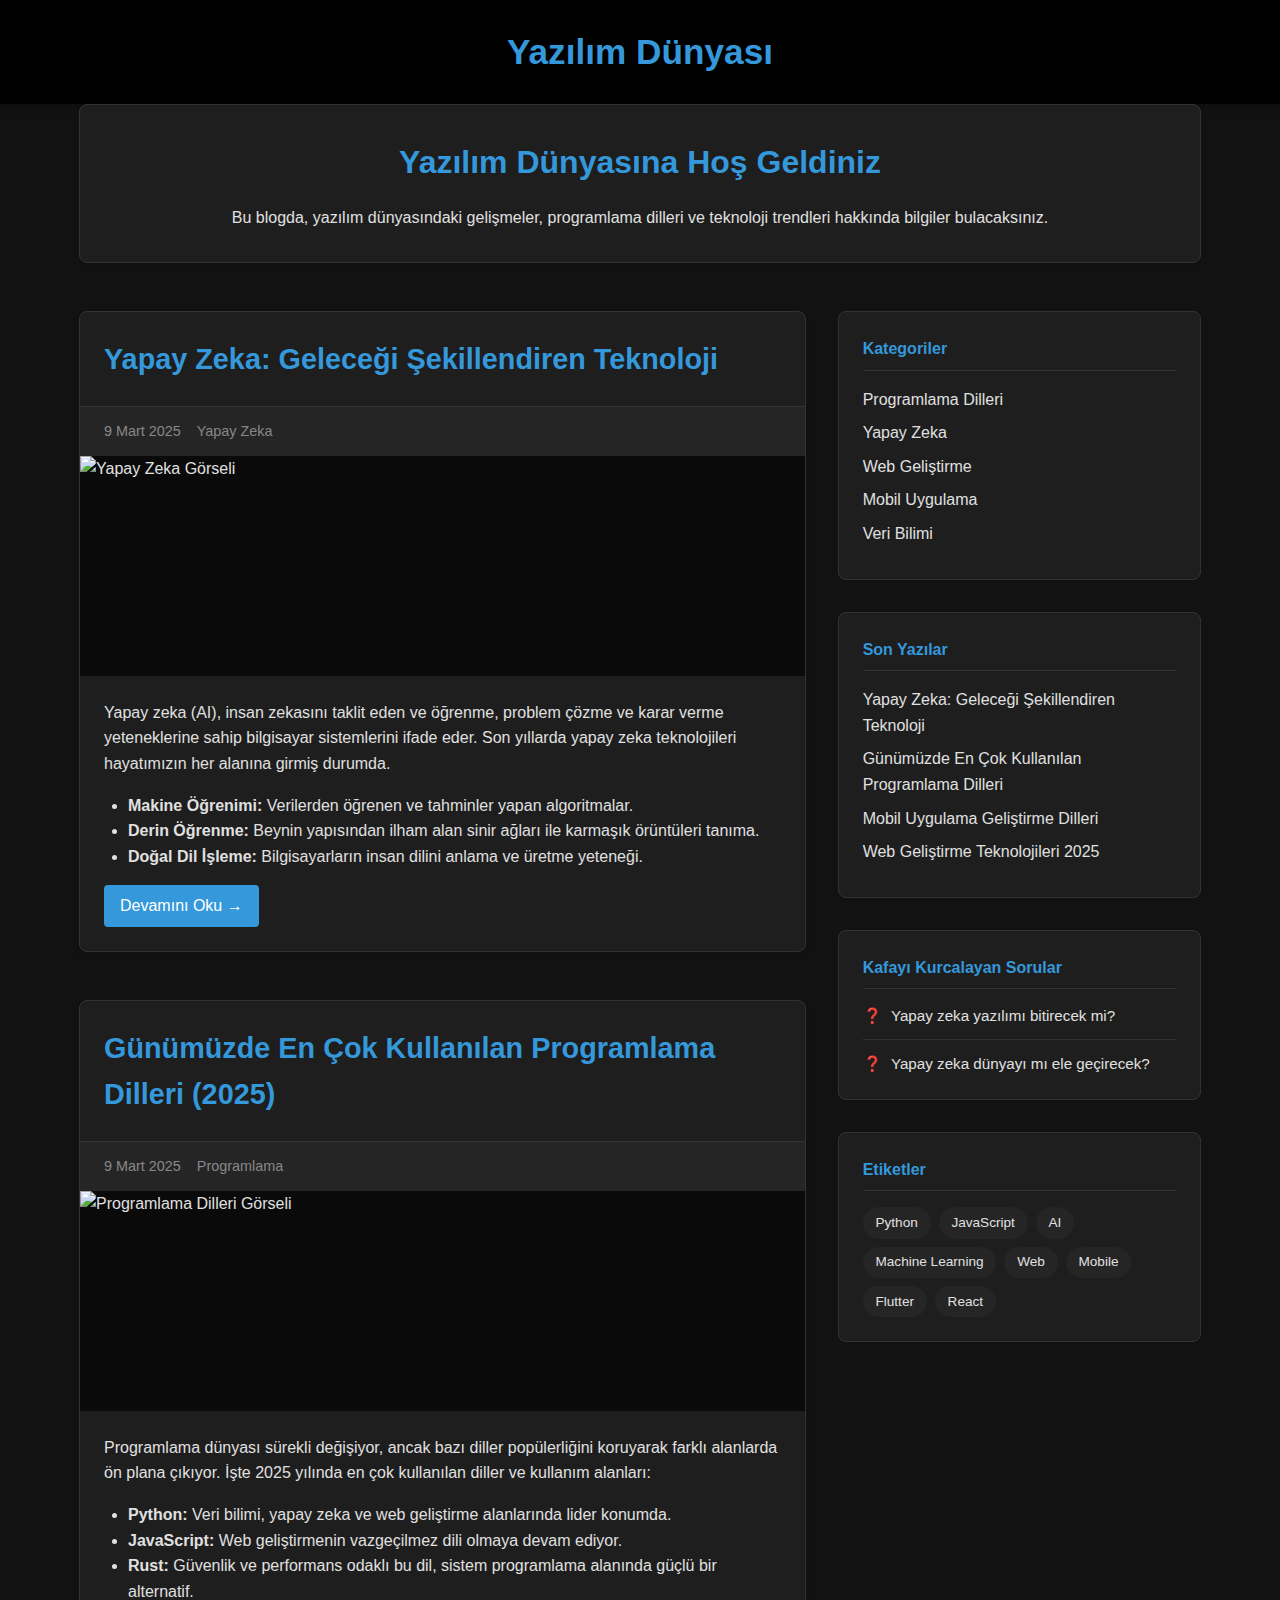
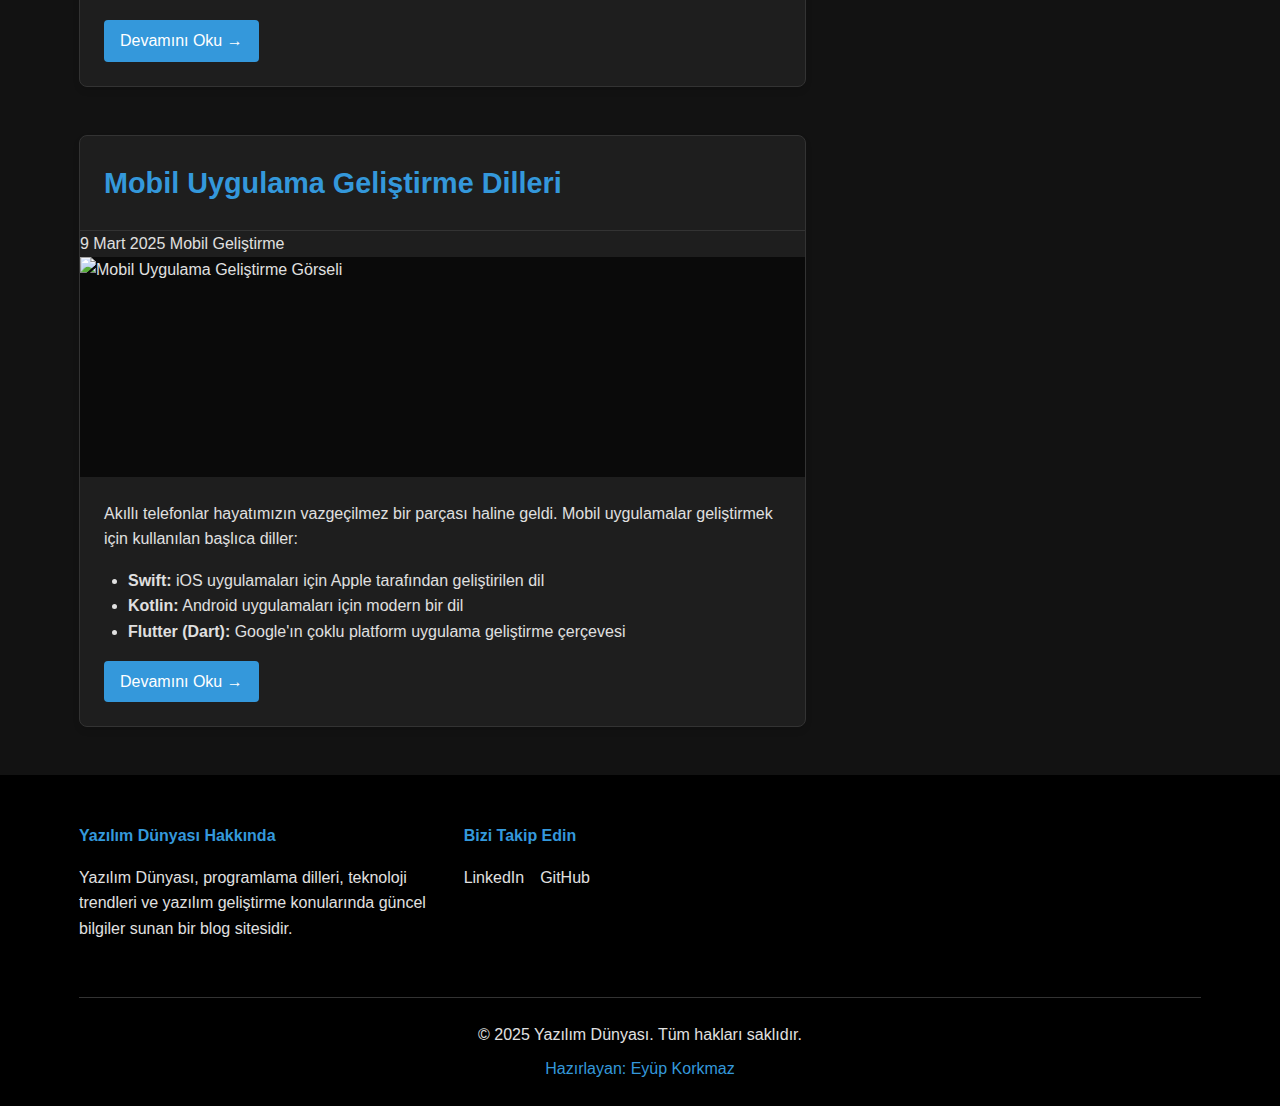
==== index.html @ b91ccb4e "Add files via upload" ====
<!DOCTYPE html>
<html lang="tr">
<head>
    <meta charset="UTF-8">
    <meta name="viewport" content="width=device-width, initial-scale=1.0">
    <title>Yazılım Dünyası Blog</title>
    <link rel="stylesheet" href="style.css">
    <link rel="icon" href="imeges/yazılım_dunyası_logo-removebg-preview.png" type="image/x-icon">
</head>
<body>
    <header>
        <div class="container">
            <h1>Yazılım Dünyası</h1>
        </div>
    </header>

    <main class="container">
        <section class="blog-intro">
            <h2>Yazılım Dünyasına Hoş Geldiniz</h2>
            <p>Bu blogda, yazılım dünyasındaki gelişmeler, programlama dilleri ve teknoloji trendleri hakkında bilgiler bulacaksınız.</p>
        </section>

        <section class="blog-content">
            <div class="posts">
                <article class="post">
                    <h3>Yapay Zeka: Geleceği Şekillendiren Teknoloji</h3>
                    <div class="post-meta">
                        <span class="date">9 Mart 2025</span>
                       
                        <span class="category">Yapay Zeka</span>
                    </div>
                    <div class="post-image">
                        <img src="imeges/yapay zeka.jpeg" alt="Yapay Zeka Görseli">
                    </div>
                    <div class="post-excerpt">
                        <p>Yapay zeka (AI), insan zekasını taklit eden ve öğrenme, problem çözme ve karar verme yeteneklerine sahip bilgisayar sistemlerini ifade eder. Son yıllarda yapay zeka teknolojileri hayatımızın her alanına girmiş durumda.</p>
                        <ul>
                            <li><strong>Makine Öğrenimi:</strong> Verilerden öğrenen ve tahminler yapan algoritmalar.</li>
                            <li><strong>Derin Öğrenme:</strong> Beynin yapısından ilham alan sinir ağları ile karmaşık örüntüleri tanıma.</li>
                            <li><strong>Doğal Dil İşleme:</strong> Bilgisayarların insan dilini anlama ve üretme yeteneği.</li>
                        </ul>
                        <a href="yapayzeka.html" class="read-more-link">Devamını Oku →</a>
                    </div>
                </article>

                <article class="post">
                    <h3>Günümüzde En Çok Kullanılan Programlama Dilleri (2025)</h3>
                    <div class="post-meta">
                        <span class="date">9 Mart 2025</span>
                        
                        <span class="category">Programlama</span>
                    </div>
                    <div class="post-image">
                        <img src="imeges/proglamlama.jpeg" alt="Programlama Dilleri Görseli">
                    </div>
                    <div class="post-excerpt">
                        <p>Programlama dünyası sürekli değişiyor, ancak bazı diller popülerliğini koruyarak farklı alanlarda ön plana çıkıyor. İşte 2025 yılında en çok kullanılan diller ve kullanım alanları:</p>
                        <ul>
                            <li><strong>Python:</strong> Veri bilimi, yapay zeka ve web geliştirme alanlarında lider konumda.</li>
                            <li><strong>JavaScript:</strong> Web geliştirmenin vazgeçilmez dili olmaya devam ediyor.</li>
                            <li><strong>Rust:</strong> Güvenlik ve performans odaklı bu dil, sistem programlama alanında güçlü bir alternatif.</li>
                        </ul>
                        <a href="populer-diller.html" class="read-more-link">Devamını Oku →</a>
                    </div>
                </article>
                <article class="post">
                    <h3>Mobil Uygulama Geliştirme Dilleri</h3>
                    <div c"lass="post-meta">
                        <s"pan class="date">9 Mart 2025</span>
                       
                        <span class="category">Mobil Geliştirme</span>
                    </div>
                    <div class="post-image">
                        <img src="imeges/mobil.jpeg" alt="Mobil Uygulama Geliştirme Görseli">
                    </div>
                    <div class="post-excerpt">
                        <p>Akıllı telefonlar hayatımızın vazgeçilmez bir parçası haline geldi. Mobil uygulamalar geliştirmek için kullanılan başlıca diller:</p>
                        <ul>
                            <li><strong>Swift:</strong> iOS uygulamaları için Apple tarafından geliştirilen dil</li>
                            <li><strong>Kotlin:</strong> Android uygulamaları için modern bir dil</li>
                            <li><strong>Flutter (Dart):</strong> Google'ın çoklu platform uygulama geliştirme çerçevesi</li>
                        </ul>
                        <a href="mobil-diller.html" class="read-more-link">Devamını Oku →</a>
                    </div>
                </article>
            </div>

            <aside class="sidebar">
             
                <div class="widget categories">
                    <h4>Kategoriler</h4>
                    <ul>
                        <li><a href="programlama-dilleri.html">Programlama Dilleri</a></li>
                        <li><a href="yapay-zeka.html">Yapay Zeka</a></li>
                        <li><a href="web-gelistirme.html">Web Geliştirme</a></li>
                        <li><a href="mobil-uygulama.html">Mobil Uygulama</a></li>
                        <li><a href="veri-bilimi.html">Veri Bilimi</a></li>
                    </ul>
                </div>
                
                <div class="widget recent-posts">
                    <h4>Son Yazılar</h4>
                    <ul>
                        <li><a href="yapayzeka.html">Yapay Zeka: Geleceği Şekillendiren Teknoloji</a></li>
                        <li><a href="populer-diller.html">Günümüzde En Çok Kullanılan Programlama Dilleri</a></li>
                        <li><a href="mobil-diller.html">Mobil Uygulama Geliştirme Dilleri</a></li>
                        <li><a href="web-teknolojileri.html">Web Geliştirme Teknolojileri 2025</a></li>
                    </ul>
                </div>
                
                <!-- Kafayı Kurcalayan Sorular widget'ı -->
                <div class="widget questions">
                    <h4>Kafayı Kurcalayan Sorular</h4>
                    <ul>
                        <li><a href="soru-yapay-zeka-yazilim.html">Yapay zeka yazılımı bitirecek mi?</a></li>
                        <li><a href="soru-yapay-zeka-dunya.html">Yapay zeka dünyayı mı ele geçirecek?</a></li>
                    </ul>
                </div>
                
                <div class="widget tags">
                    <h4>Etiketler</h4>
                    <div class="tag-cloud">
                        <a href="populer-diller.html" class="tag">Python</a>
                        <a href="web-gelistirme.html" class="tag">JavaScript</a>
                        <a href="yapay-zeka.html" class="tag">AI</a>
                        <a href="yapayzeka.html" class="tag">Machine Learning</a>
                        <a href="web-gelistirme.html" class="tag">Web</a>
                        <a href="mobil-diller.html" class="tag">Mobile</a>
                        <a href="mobil-uygulama.html" class="tag">Flutter</a>
                        <a href="mobil-diller.html" class="tag">React</a>
                    </div>
                </div>
            </aside>
        </section>
    </main>

    <footer>
        <div class="container">
            <div class="footer-content">
                <div class="footer-about">
                    <h4>Yazılım Dünyası Hakkında</h4>
                    <p>Yazılım Dünyası, programlama dilleri, teknoloji trendleri ve yazılım geliştirme konularında güncel bilgiler sunan bir blog sitesidir.</p>
                </div>
               
                <div class="footer-social">
                    <h4>Bizi Takip Edin</h4>
                    <div class="social-icons">
                        <a href="https://www.linkedin.com/in/eyüp-korkmaz-984969317/" class="social-icon" target="_blank">LinkedIn</a>
                        <a href="https://github.com/Eyp0" class="social-icon" target="_blank">GitHub</a>
                    </div>
                </div>
            </div>
            <div class="footer-bottom">
                <p>&copy; 2025 Yazılım Dünyası. Tüm hakları saklıdır.</p>
                <p class="creator">Hazırlayan: Eyüp Korkmaz</p>
            </div>
        </div>
    </footer>
</body>
</html>
---- style.css ----
* {
    margin: 0;
    padding: 0;
    box-sizing: border-box;
}

body {
    font-family: 'Segoe UI', Tahoma, Geneva, Verdana, sans-serif;
    line-height: 1.6;
    color: #e0e0e0;
    background-color: #121212;
}

.container {
    width: 90%;
    max-width: 1200px;
    margin: 0 auto;
    padding: 0 15px;
}

header {
    background-color: #000000;
    color: white;
    padding: 1.5rem 0;
    box-shadow: 0 2px 10px rgba(0, 0, 0, 0.3);
}

header h1 {
    font-size: 2.2rem;
    color: #3498db;
    text-align: center;
}

main {
    padding: 2rem 0;
}

.blog-intro {
    text-align: center;
    margin-bottom: 3rem;
    padding: 2rem;
    background-color: #1e1e1e;
    border-radius: 8px;
    border: 1px solid #333;
    box-shadow: 0 4px 6px rgba(0, 0, 0, 0.1);
}

.blog-intro h2 {
    color: #3498db;
    margin-bottom: 1rem;
    font-size: 2rem;
}

.blog-content {
    display: grid;
    grid-template-columns: 1fr;
    gap: 2rem;
}

.posts {
    display: flex;
    flex-direction: column;
    gap: 3rem;
}

.post {
    background-color: #1e1e1e;
    border-radius: 8px;
    overflow: hidden;
    border: 1px solid #333;
    box-shadow: 0 4px 6px rgba(0, 0, 0, 0.1);
    transition: transform 0.3s ease;
}

.post:hover {
    transform: translateY(-5px);
}

.post h3 {
    color: #3498db;
    margin: 0;
    padding: 1.5rem;
    font-size: 1.5rem;
    border-bottom: 1px solid #333;
}

.post-meta {
    display: flex;
    flex-wrap: wrap;
    gap: 1rem;
    padding: 0.8rem 1.5rem;
    background-color: #252525;
    color: #888;
    font-size: 0.9rem;
}

.post-image {
    overflow: hidden;
    max-height: 300px;
    display: flex;
    align-items: center;
    justify-content: center;
    background-color: #0a0a0a;
}

.post-image img {
    width: 100%;
    height: auto;
    max-height: 300px;
    object-fit: cover;
    display: block;
    transition: transform 0.3s ease;
}

.post:hover .post-image img {
    transform: scale(1.05);
}

.post-excerpt {
    padding: 1.5rem;
}

.post-excerpt p, .post-excerpt ul {
    margin-bottom: 1rem;
}

.post-excerpt ul {
    padding-left: 1.5rem;
}

.read-more-link {
    display: inline-block;
    background-color: #3498db;
    color: white;
    padding: 0.5rem 1rem;
    border-radius: 4px;
    text-decoration: none;
    font-weight: 500;
    transition: background-color 0.3s ease;
}

.read-more-link:hover {
    background-color: #2980b9;
}

.sidebar {
    margin-top: 2rem;
}

.widget {
    background-color: #1e1e1e;
    border-radius: 8px;
    padding: 1.5rem;
    margin-bottom: 2rem;
    border: 1px solid #333;
}

.widget h4 {
    color: #3498db;
    margin-bottom: 1rem;
    padding-bottom: 0.5rem;
    border-bottom: 1px solid #333;
}

.widget ul {
    list-style: none;
}

.widget ul li {
    margin-bottom: 0.5rem;
}

.widget a {
    color: #e0e0e0;
    text-decoration: none;
    transition: color 0.3s ease;
}

.widget a:hover {
    color: #3498db;
}

.author-info {
    display: flex;
    flex-direction: column;
    align-items: center;
    text-align: center;
}

.author-image {
    width: 100px;
    height: 100px;
    border-radius: 50%;
    margin-bottom: 1rem;
}

footer {
    background-color: #000000;
    color: #e0e0e0;
    padding: 3rem 0 1.5rem;
    margin-top: 3rem;
}

.footer-content {
    display: grid;
    grid-template-columns: 1fr;
    gap: 2rem;
    margin-bottom: 2rem;
}

.footer-about, .footer-links, .footer-social {
    margin-bottom: 1.5rem;
}

.footer-about h4, .footer-links h4, .footer-social h4 {
    color: #3498db;
    margin-bottom: 1rem;
}

.footer-links ul {
    list-style: none;
}

.footer-links ul li {
    margin-bottom: 0.5rem;
}

.footer-links a, .social-icon {
    color: #e0e0e0;
    text-decoration: none;
    transition: color 0.3s ease;
}

.footer-links a:hover, .social-icon:hover {
    color: #3498db;
}

.social-icons {
    display: flex;
    gap: 1rem;
}

.footer-bottom {
    text-align: center;
    padding-top: 1.5rem;
    border-top: 1px solid #333;
}

.creator {
    margin-top: 0.5rem;
    color: #3498db;
    font-weight: 500;
}

@media (min-width: 768px) {
    .blog-content {
        grid-template-columns: 2fr 1fr;
    }
    
    .footer-content {
        grid-template-columns: repeat(3, 1fr);
    }
    
    .sidebar {
        margin-top: 0;
    }
}

@media (min-width: 992px) {
    .post h3 {
        font-size: 1.8rem;
    }
}

.tag-cloud {
    display: flex;
    flex-wrap: wrap;
    gap: 0.5rem;
}

.tag {
    display: inline-block;
    background-color: #252525;
    color: #e0e0e0;
    padding: 0.3rem 0.8rem;
    border-radius: 20px;
    font-size: 0.85rem;
    text-decoration: none;
    transition: all 0.3s ease;
}

.tag:hover {
    background-color: #3498db;
    color: white;
    transform: translateY(-2px);
}

/* Tek yazı sayfası stilleri */
.single-post {
    background-color: #1e1e1e;
    border-radius: 8px;
    overflow: hidden;
    border: 1px solid #333;
    box-shadow: 0 4px 6px rgba(0, 0, 0, 0.1);
    margin-bottom: 2rem;
}

.single-post h2 {
    color: #3498db;
    margin: 0;
    padding: 1.5rem;
    font-size: 2rem;
    border-bottom: 1px solid #333;
}

.single-post .post-content {
    padding: 2rem;
}

.single-post h3 {
    color: #3498db;
    margin: 1.5rem 0 1rem;
    font-size: 1.5rem;
}

.single-post h4 {
    color: #3498db;
    margin: 1.2rem 0 0.8rem;
    font-size: 1.2rem;
}

.single-post p, .single-post ul {
    margin-bottom: 1rem;
}

.single-post ul {
    padding-left: 1.5rem;
}

.post-tags {
    padding: 1.5rem 2rem;
    border-top: 1px solid #333;
}

.post-navigation {
    padding: 1.5rem 2rem;
    border-top: 1px solid #333;
    display: flex;
    justify-content: space-between;
}

.back-to-blog {
    display: inline-block;
    background-color: #3498db;
    color: white;
    padding: 0.5rem 1rem;
    border-radius: 4px;
    text-decoration: none;
    font-weight: 500;
    transition: background-color 0.3s ease;
}

.back-to-blog:hover {
    background-color: #2980b9;
}

/* Kod örnekleri için stiller */
.code-example {
    background-color: #1a1a1a;
    border-radius: 6px;
    margin: 1.5rem 0;
    padding: 1rem;
    border: 1px solid #333;
}

.code-example h5 {
    color: #3498db;
    margin-top: 0;
    margin-bottom: 0.5rem;
    font-size: 1rem;
}

.code-example pre {
    background-color: #0a0a0a;
    padding: 1rem;
    border-radius: 4px;
    overflow-x: auto;
    margin: 0;
    font-family: 'Consolas', 'Monaco', monospace;
    font-size: 0.9rem;
    line-height: 1.4;
}

/* Kategori sayfaları için stiller */
.category-header {
    text-align: center;
    margin-bottom: 2rem;
    padding: 2rem;
    background-color: #1e1e1e;
    border-radius: 8px;
    border: 1px solid #333;
    box-shadow: 0 4px 6px rgba(0, 0, 0, 0.1);
}

.category-header h2 {
    color: #3498db;
    margin-bottom: 1rem;
    font-size: 2rem;
}

.category-content {
    display: grid;
    grid-template-columns: 1fr;
    gap: 2rem;
}

.category-description {
    background-color: #1e1e1e;
    padding: 2rem;
    border-radius: 8px;
    border: 1px solid #333;
    box-shadow: 0 4px 6px rgba(0, 0, 0, 0.1);
}

.category-description h3 {
    color: #3498db;
    margin: 1.5rem 0 1rem;
    font-size: 1.5rem;
}

.category-description h3:first-child {
    margin-top: 0;
}

.category-posts {
    background-color: #1e1e1e;
    padding: 2rem;
    border-radius: 8px;
    border: 1px solid #333;
    box-shadow: 0 4px 6px rgba(0, 0, 0, 0.1);
}

.category-posts h3 {
    color: #3498db;
    margin-bottom: 1.5rem;
    font-size: 1.5rem;
}

.post-card {
    background-color: #252525;
    border-radius: 8px;
    overflow: hidden;
    border: 1px solid #333;
    margin-bottom: 2rem;
    transition: transform 0.3s ease;
}

.post-card:hover {
    transform: translateY(-5px);
}

.post-card-image {
    height: 200px;
    overflow: hidden;
}

.post-card-image img {
    width: 100%;
    height: 100%;
    object-fit: cover;
    transition: transform 0.3s ease;
}

.post-card:hover .post-card-image img {
    transform: scale(1.05);
}

.post-card-content {
    padding: 1.5rem;
}

.post-card-content h4 {
    color: #3498db;
    margin-bottom: 0.5rem;
    font-size: 1.2rem;
}

@media (min-width: 768px) {
    .category-content {
        grid-template-columns: 1fr 2fr;
    }
}

/* Tüm resimlerin boyutlarını düzenleyen genel stil */
img {
    max-width: 100%;
    height: auto;
}

/* Ana sayfadaki post resimleri için özel stil */
.post .post-image {
    height: 220px;
    overflow: hidden;
}

.post .post-image img {
    width: 100%;
    height: 100%;
    object-fit: cover;
    max-height: 220px;
}

/* Detay sayfalarındaki büyük resimler için özel stil */
.single-post .post-image {
    height: 250px;
    overflow: hidden;
}

.single-post .post-image img {
    width: 100%;
    height: 100%;
    object-fit: cover;
    max-height: 250px;
}

/* Kategori sayfalarındaki küçük kartlar için özel stil */
.post-card .post-card-image {
    height: 180px;
    overflow: hidden;
}

.post-card .post-card-image img {
    width: 100%;
    height: 100%;
    object-fit: cover;
}

/* Kafayı Kurcalayan Sorular widget'ı için stiller */
.widget.questions ul li {
    margin-bottom: 0.8rem;
    padding-bottom: 0.8rem;
    border-bottom: 1px solid #333;
}

.widget.questions ul li:last-child {
    margin-bottom: 0;
    padding-bottom: 0;
    border-bottom: none;
}

.widget.questions ul li a {
    color: #e0e0e0;
    text-decoration: none;
    transition: color 0.3s ease;
    display: block;
    font-size: 0.95rem;
    line-height: 1.4;
}

.widget.questions ul li a:hover {
    color: #3498db;
}

.widget.questions ul li a::before {
    content: "❓ ";
    color: #3498db;
    margin-right: 5px;
}
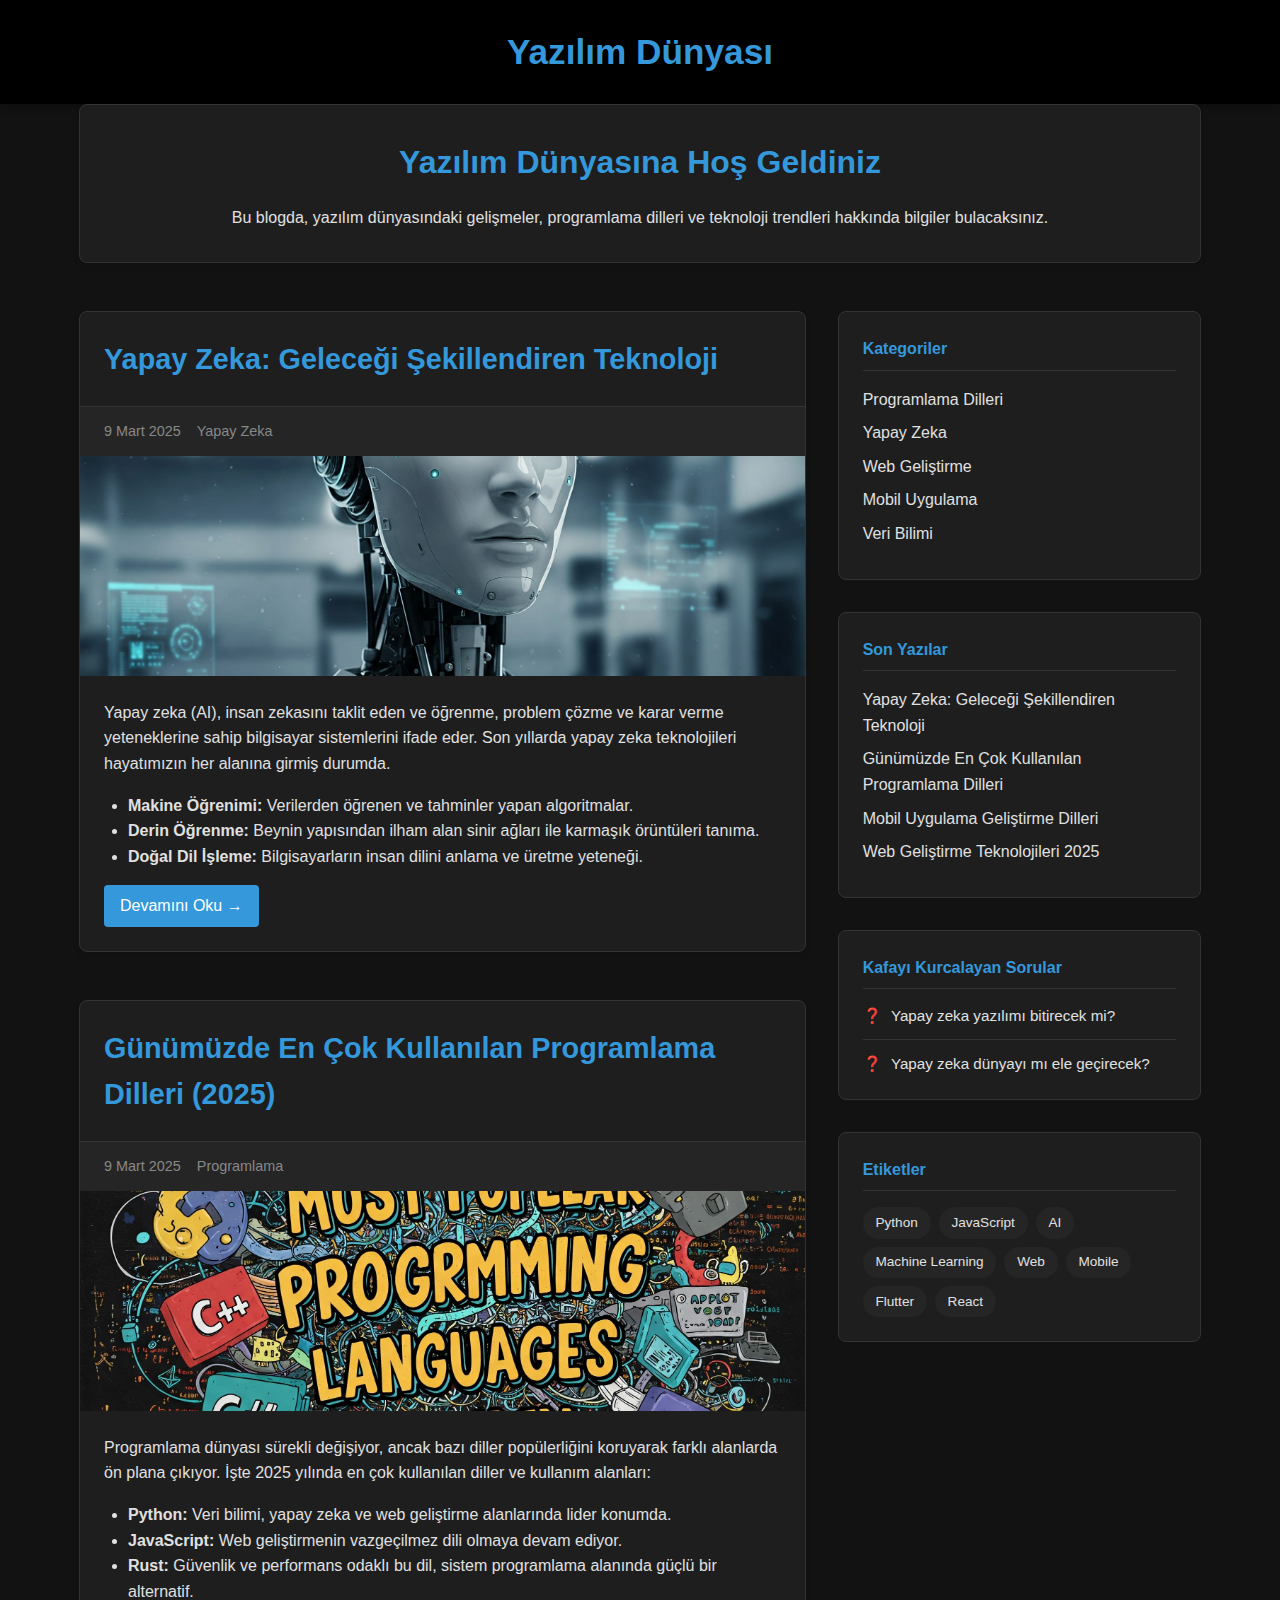
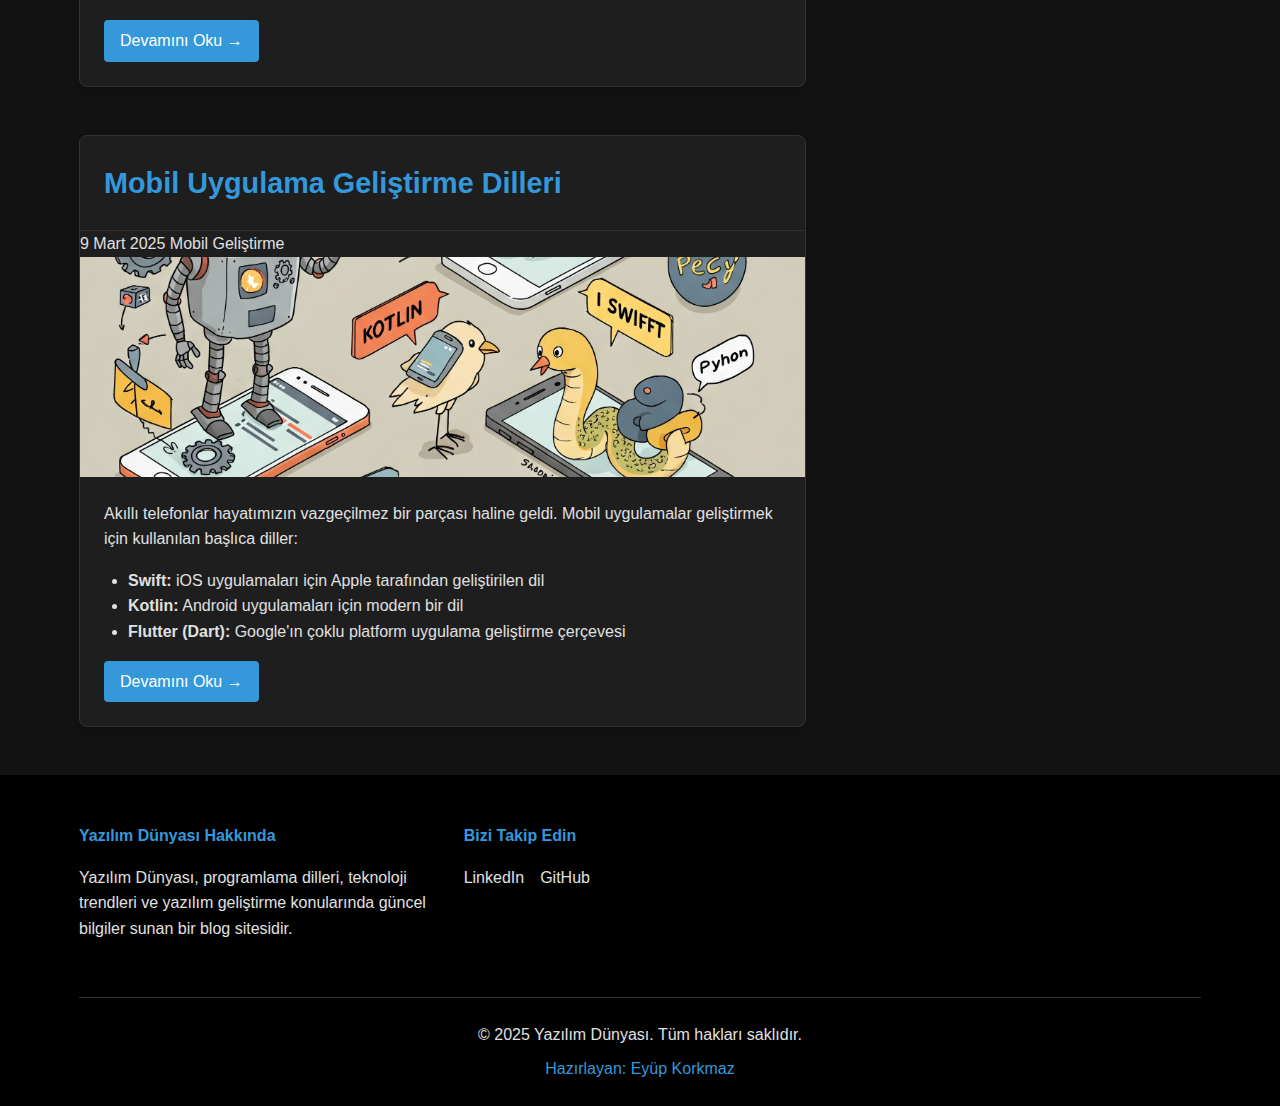
==== commit d5547143: "up" ====
--- a/index.html
+++ b/index.html
@@ -7,6 +7,15 @@
     <link rel="stylesheet" href="style.css">
     <link rel="icon" href="imeges/yazılım_dunyası_logo-removebg-preview.png" type="image/x-icon">
 </head>
+<!-- Google tag (gtag.js) -->
+<script async src="https://www.googletagmanager.com/gtag/js?id=G-ERXW6KT6XF"></script>
+<script>
+  window.dataLayer = window.dataLayer || [];
+  function gtag(){dataLayer.push(arguments);}
+  gtag('js', new Date());
+
+  gtag('config', 'G-ERXW6KT6XF');
+</script>
 <body>
     <header>
         <div class="container">
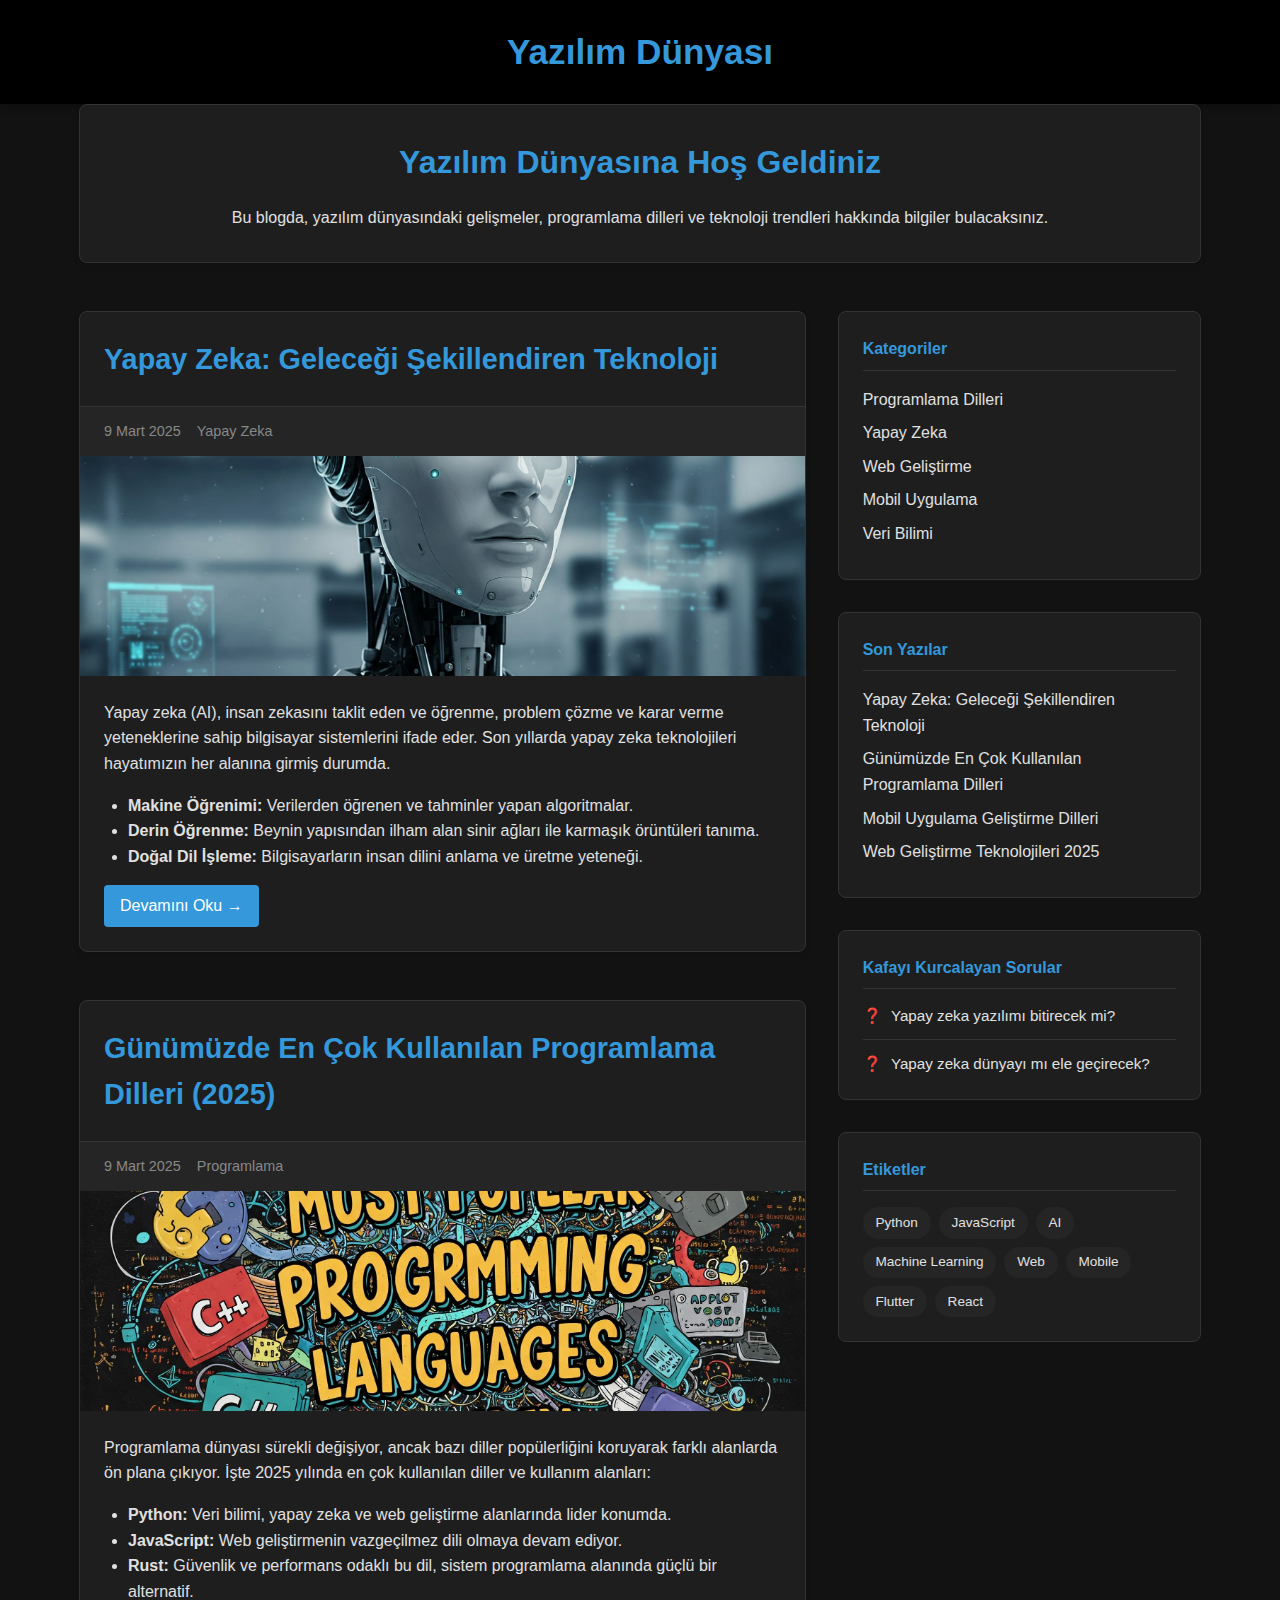
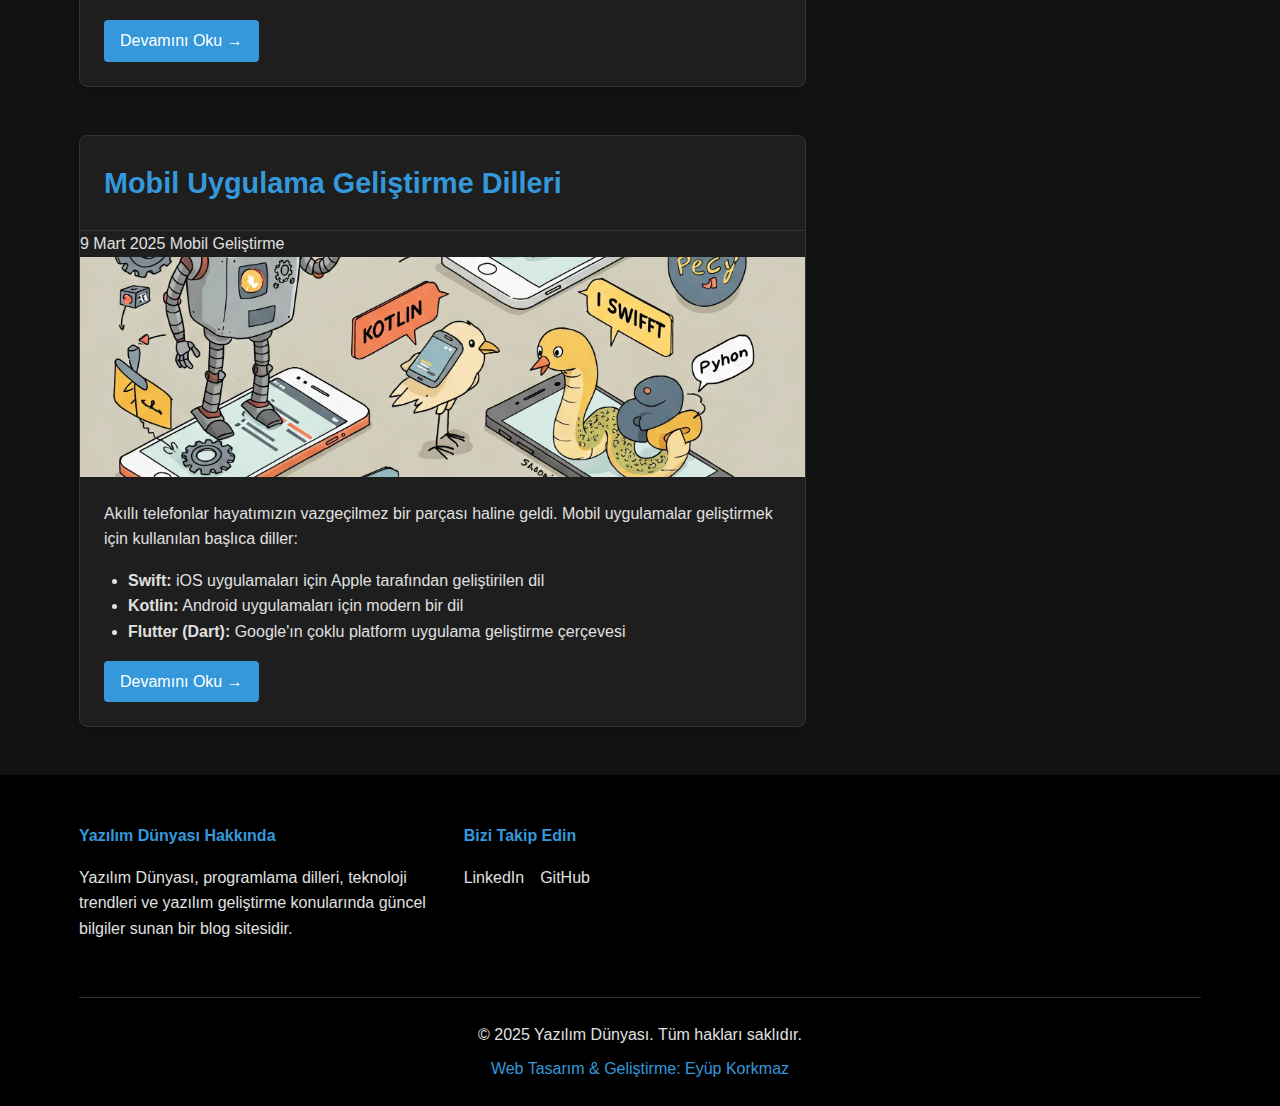
==== commit e7461416: "up" ====
--- a/index.html
+++ b/index.html
@@ -4,6 +4,8 @@
     <meta charset="UTF-8">
     <meta name="viewport" content="width=device-width, initial-scale=1.0">
     <title>Yazılım Dünyası Blog</title>
+    <meta name="description" content="Yazılım dünyasındaki gelişmeler, programlama dilleri, yapay zeka ve teknoloji trendleri hakkında güncel bilgiler sunan blog.">
+    <meta name="keywords" content="yazılım, programlama, yapay zeka, web geliştirme, mobil uygulama, veri bilimi, python, javascript, flutter, react">
     <link rel="stylesheet" href="style.css">
     <link rel="icon" href="imeges/yazılım_dunyası_logo-removebg-preview.png" type="image/x-icon">
 </head>
@@ -161,7 +163,7 @@
             </div>
             <div class="footer-bottom">
                 <p>&copy; 2025 Yazılım Dünyası. Tüm hakları saklıdır.</p>
-                <p class="creator">Hazırlayan: Eyüp Korkmaz</p>
+                <p class="creator">Web Tasarım & Geliştirme: <a href="https://github.com/Eyp0" target="_blank">Eyüp Korkmaz</a></p>
             </div>
         </div>
     </footer>
--- a/style.css
+++ b/style.css
@@ -250,6 +250,16 @@
     margin-top: 0.5rem;
     color: #3498db;
     font-weight: 500;
+}
+
+/* Footer link stili */
+.footer-bottom a {
+    color: #3498db; /* Mavi renk tonu */
+    text-decoration: none;
+}
+
+.footer-bottom a:hover {
+    text-decoration: underline; /* Hover durumunda altı çizili olsun */
 }
 
 @media (min-width: 768px) {
